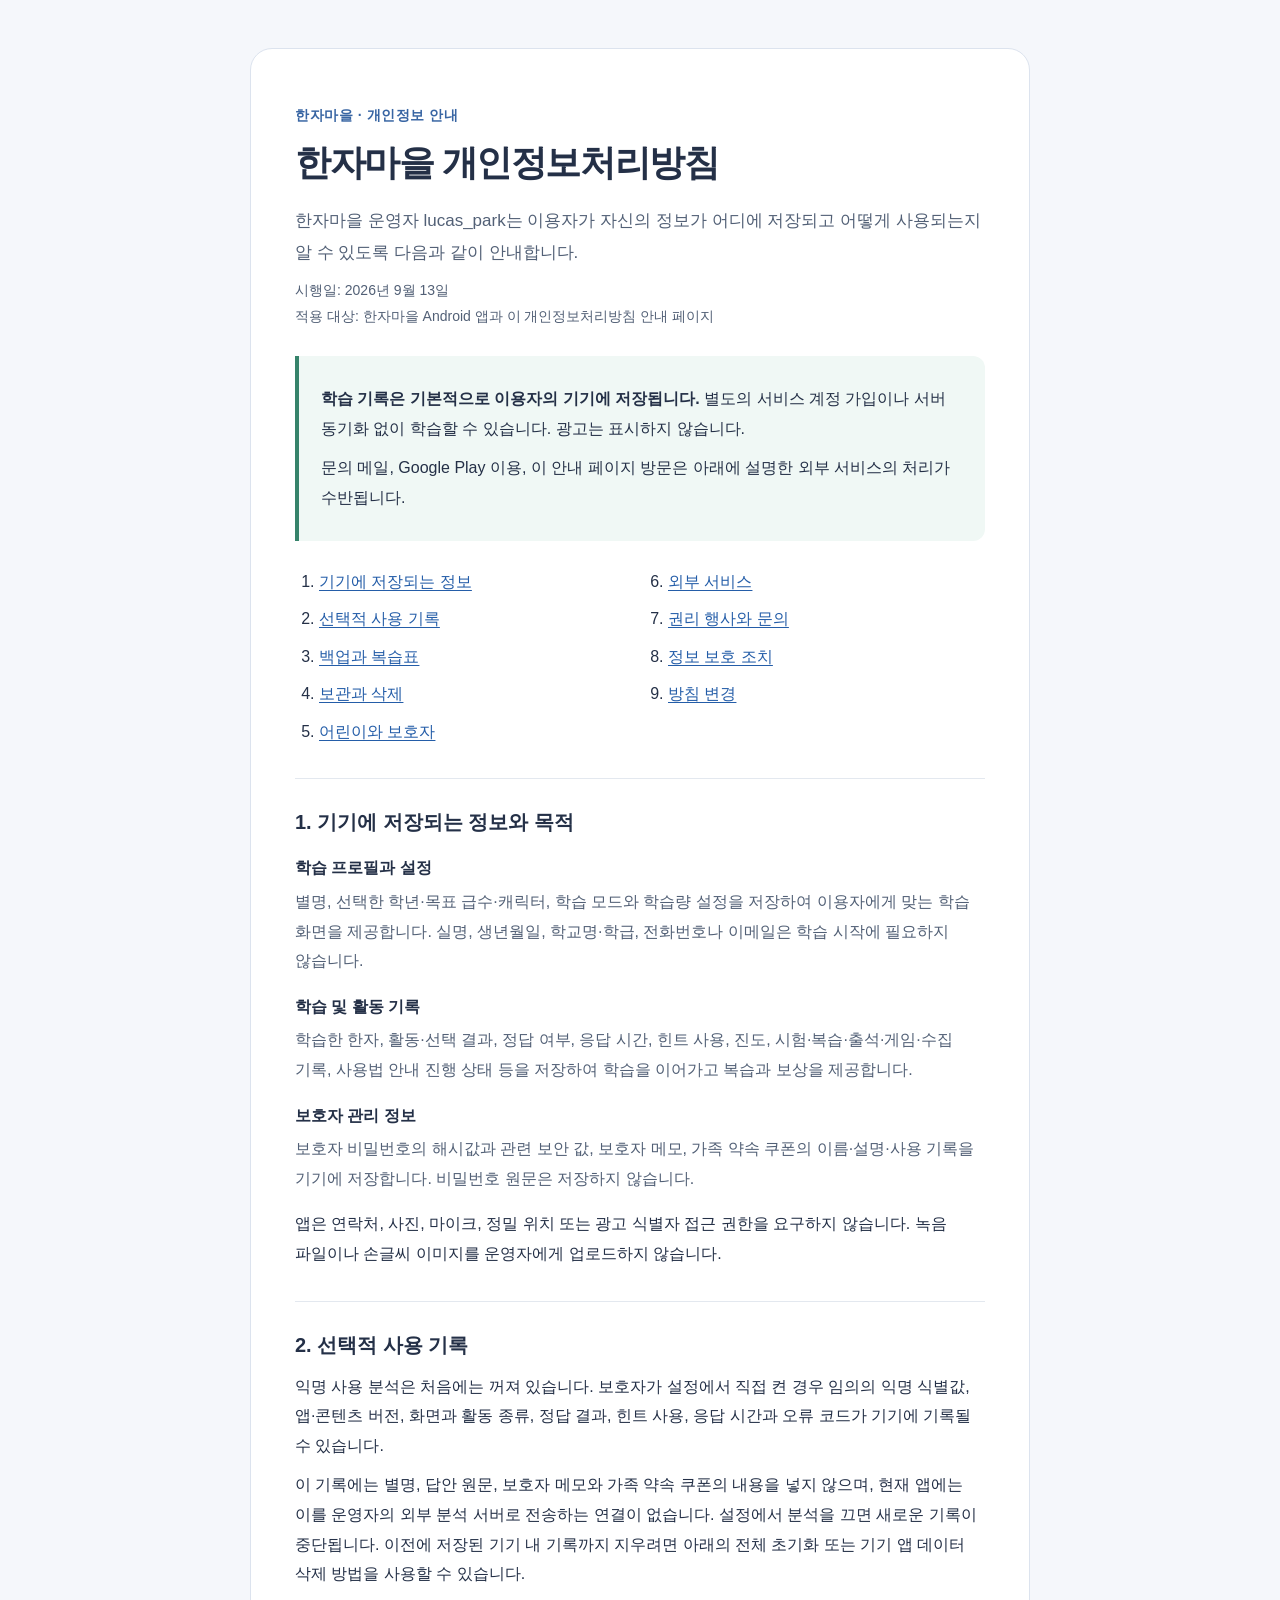
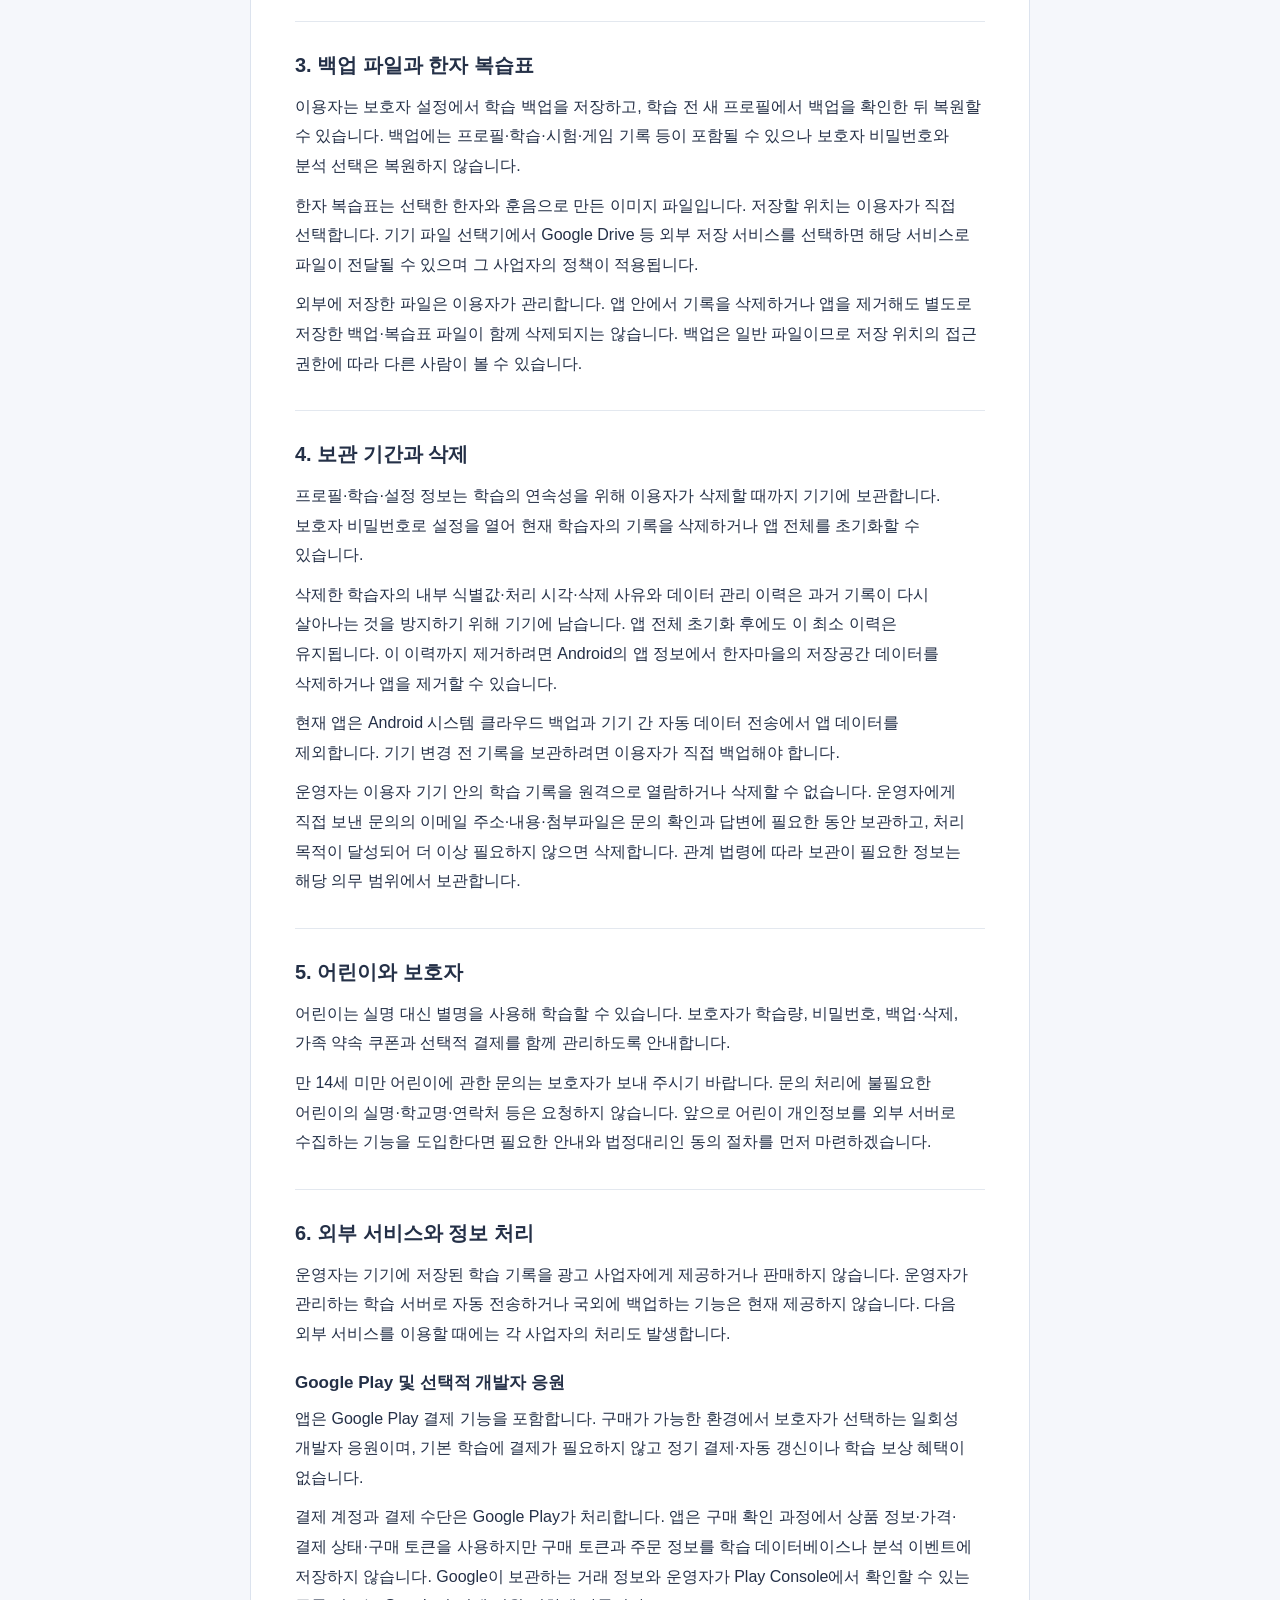
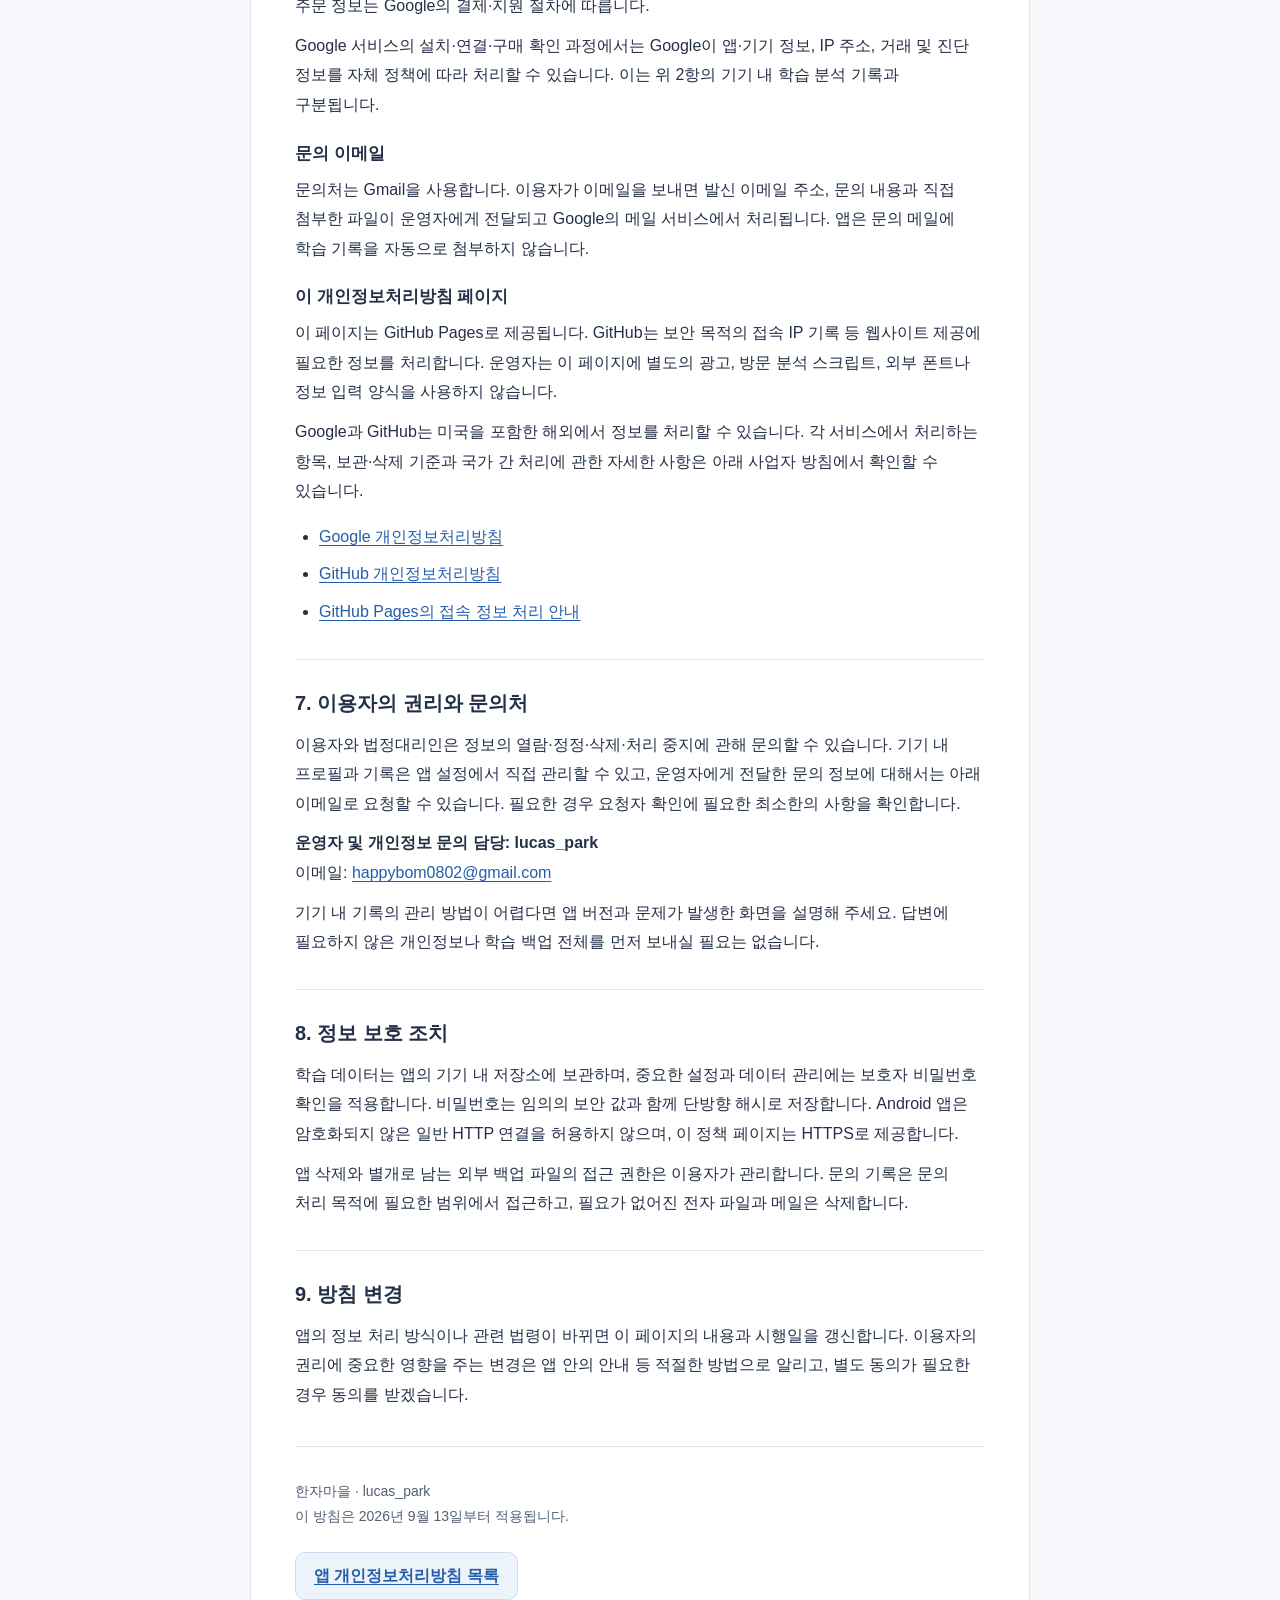
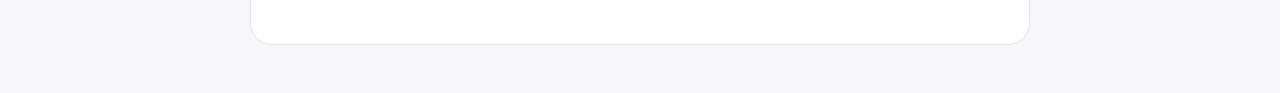
==== study-han/index.html @ 59a91d64 "docs: publish Hanja Village privacy policy" ====
<!doctype html>
<html lang="ko">
  <head>
    <meta charset="utf-8" />
    <meta name="viewport" content="width=device-width, initial-scale=1" />
    <meta name="referrer" content="no-referrer" />
    <meta
      http-equiv="Content-Security-Policy"
      content="default-src 'none'; style-src 'self'; base-uri 'none'; form-action 'none'"
    />
    <meta
      name="description"
      content="한자마을 Android 앱의 개인정보처리방침. 기기 내 학습 기록, 백업과 삭제, 문의 및 외부 서비스 처리 안내."
    />
    <link
      rel="canonical"
      href="https://hoya0802.github.io/app-policies/study-han/"
    />
    <link rel="stylesheet" href="../site.css" />
    <title>한자마을 개인정보처리방침</title>
  </head>
  <body>
    <a class="skip" href="#policy">본문으로 건너뛰기</a>
    <main class="document" id="policy">
      <p class="eyebrow">한자마을 · 개인정보 안내</p>
      <h1>한자마을 개인정보처리방침</h1>
      <p class="lead">
        한자마을 운영자 lucas_park는 이용자가 자신의 정보가 어디에 저장되고
        어떻게 사용되는지 알 수 있도록 다음과 같이 안내합니다.
      </p>
      <p class="meta">
        시행일: <time datetime="2026-09-13">2026년 9월 13일</time><br />적용
        대상: 한자마을 Android 앱과 이 개인정보처리방침 안내 페이지
      </p>

      <div class="summary">
        <p>
          <strong>학습 기록은 기본적으로 이용자의 기기에 저장됩니다.</strong>
          별도의 서비스 계정 가입이나 서버 동기화 없이 학습할 수 있습니다.
          광고는 표시하지 않습니다.
        </p>
        <p>
          문의 메일, Google Play 이용, 이 안내 페이지 방문은 아래에 설명한 외부
          서비스의 처리가 수반됩니다.
        </p>
      </div>

      <nav aria-label="개인정보처리방침 목차">
        <ol>
          <li><a href="#local-data">기기에 저장되는 정보</a></li>
          <li><a href="#analytics">선택적 사용 기록</a></li>
          <li><a href="#backup">백업과 복습표</a></li>
          <li><a href="#retention">보관과 삭제</a></li>
          <li><a href="#children">어린이와 보호자</a></li>
          <li><a href="#external">외부 서비스</a></li>
          <li><a href="#requests">권리 행사와 문의</a></li>
          <li><a href="#security">정보 보호 조치</a></li>
          <li><a href="#changes">방침 변경</a></li>
        </ol>
      </nav>

      <section id="local-data">
        <h2>1. 기기에 저장되는 정보와 목적</h2>
        <dl>
          <dt>학습 프로필과 설정</dt>
          <dd>
            별명, 선택한 학년·목표 급수·캐릭터, 학습 모드와 학습량 설정을
            저장하여 이용자에게 맞는 학습 화면을 제공합니다. 실명, 생년월일,
            학교명·학급, 전화번호나 이메일은 학습 시작에 필요하지 않습니다.
          </dd>
          <dt>학습 및 활동 기록</dt>
          <dd>
            학습한 한자, 활동·선택 결과, 정답 여부, 응답 시간, 힌트 사용, 진도,
            시험·복습·출석·게임·수집 기록, 사용법 안내 진행 상태 등을 저장하여
            학습을 이어가고 복습과 보상을 제공합니다.
          </dd>
          <dt>보호자 관리 정보</dt>
          <dd>
            보호자 비밀번호의 해시값과 관련 보안 값, 보호자 메모, 가족 약속
            쿠폰의 이름·설명·사용 기록을 기기에 저장합니다. 비밀번호 원문은
            저장하지 않습니다.
          </dd>
        </dl>
        <p>
          앱은 연락처, 사진, 마이크, 정밀 위치 또는 광고 식별자 접근 권한을
          요구하지 않습니다. 녹음 파일이나 손글씨 이미지를 운영자에게 업로드하지
          않습니다.
        </p>
      </section>

      <section id="analytics">
        <h2>2. 선택적 사용 기록</h2>
        <p>
          익명 사용 분석은 처음에는 꺼져 있습니다. 보호자가 설정에서 직접 켠
          경우 임의의 익명 식별값, 앱·콘텐츠 버전, 화면과 활동 종류, 정답 결과,
          힌트 사용, 응답 시간과 오류 코드가 기기에 기록될 수 있습니다.
        </p>
        <p>
          이 기록에는 별명, 답안 원문, 보호자 메모와 가족 약속 쿠폰의 내용을
          넣지 않으며, 현재 앱에는 이를 운영자의 외부 분석 서버로 전송하는
          연결이 없습니다. 설정에서 분석을 끄면 새로운 기록이 중단됩니다. 이전에
          저장된 기기 내 기록까지 지우려면 아래의 전체 초기화 또는 기기 앱
          데이터 삭제 방법을 사용할 수 있습니다.
        </p>
      </section>

      <section id="backup">
        <h2>3. 백업 파일과 한자 복습표</h2>
        <p>
          이용자는 보호자 설정에서 학습 백업을 저장하고, 학습 전 새 프로필에서
          백업을 확인한 뒤 복원할 수 있습니다. 백업에는 프로필·학습·시험·게임
          기록 등이 포함될 수 있으나 보호자 비밀번호와 분석 선택은 복원하지
          않습니다.
        </p>
        <p>
          한자 복습표는 선택한 한자와 훈음으로 만든 이미지 파일입니다. 저장할
          위치는 이용자가 직접 선택합니다. 기기 파일 선택기에서 Google Drive 등
          외부 저장 서비스를 선택하면 해당 서비스로 파일이 전달될 수 있으며 그
          사업자의 정책이 적용됩니다.
        </p>
        <p>
          외부에 저장한 파일은 이용자가 관리합니다. 앱 안에서 기록을 삭제하거나
          앱을 제거해도 별도로 저장한 백업·복습표 파일이 함께 삭제되지는
          않습니다. 백업은 일반 파일이므로 저장 위치의 접근 권한에 따라 다른
          사람이 볼 수 있습니다.
        </p>
      </section>

      <section id="retention">
        <h2>4. 보관 기간과 삭제</h2>
        <p>
          프로필·학습·설정 정보는 학습의 연속성을 위해 이용자가 삭제할 때까지
          기기에 보관합니다. 보호자 비밀번호로 설정을 열어 현재 학습자의 기록을
          삭제하거나 앱 전체를 초기화할 수 있습니다.
        </p>
        <p>
          삭제한 학습자의 내부 식별값·처리 시각·삭제 사유와 데이터 관리 이력은
          과거 기록이 다시 살아나는 것을 방지하기 위해 기기에 남습니다. 앱 전체
          초기화 후에도 이 최소 이력은 유지됩니다. 이 이력까지 제거하려면
          Android의 앱 정보에서 한자마을의 저장공간 데이터를 삭제하거나 앱을
          제거할 수 있습니다.
        </p>
        <p>
          현재 앱은 Android 시스템 클라우드 백업과 기기 간 자동 데이터 전송에서
          앱 데이터를 제외합니다. 기기 변경 전 기록을 보관하려면 이용자가 직접
          백업해야 합니다.
        </p>
        <p>
          운영자는 이용자 기기 안의 학습 기록을 원격으로 열람하거나 삭제할 수
          없습니다. 운영자에게 직접 보낸 문의의 이메일 주소·내용·첨부파일은 문의
          확인과 답변에 필요한 동안 보관하고, 처리 목적이 달성되어 더 이상
          필요하지 않으면 삭제합니다. 관계 법령에 따라 보관이 필요한 정보는 해당
          의무 범위에서 보관합니다.
        </p>
      </section>

      <section id="children">
        <h2>5. 어린이와 보호자</h2>
        <p>
          어린이는 실명 대신 별명을 사용해 학습할 수 있습니다. 보호자가 학습량,
          비밀번호, 백업·삭제, 가족 약속 쿠폰과 선택적 결제를 함께 관리하도록
          안내합니다.
        </p>
        <p>
          만 14세 미만 어린이에 관한 문의는 보호자가 보내 주시기 바랍니다. 문의
          처리에 불필요한 어린이의 실명·학교명·연락처 등은 요청하지 않습니다.
          앞으로 어린이 개인정보를 외부 서버로 수집하는 기능을 도입한다면 필요한
          안내와 법정대리인 동의 절차를 먼저 마련하겠습니다.
        </p>
      </section>

      <section id="external">
        <h2>6. 외부 서비스와 정보 처리</h2>
        <p>
          운영자는 기기에 저장된 학습 기록을 광고 사업자에게 제공하거나 판매하지
          않습니다. 운영자가 관리하는 학습 서버로 자동 전송하거나 국외에
          백업하는 기능은 현재 제공하지 않습니다. 다음 외부 서비스를 이용할
          때에는 각 사업자의 처리도 발생합니다.
        </p>
        <h3>Google Play 및 선택적 개발자 응원</h3>
        <p>
          앱은 Google Play 결제 기능을 포함합니다. 구매가 가능한 환경에서
          보호자가 선택하는 일회성 개발자 응원이며, 기본 학습에 결제가 필요하지
          않고 정기 결제·자동 갱신이나 학습 보상 혜택이 없습니다.
        </p>
        <p>
          결제 계정과 결제 수단은 Google Play가 처리합니다. 앱은 구매 확인
          과정에서 상품 정보·가격·결제 상태·구매 토큰을 사용하지만 구매 토큰과
          주문 정보를 학습 데이터베이스나 분석 이벤트에 저장하지 않습니다.
          Google이 보관하는 거래 정보와 운영자가 Play Console에서 확인할 수 있는
          주문 정보는 Google의 결제·지원 절차에 따릅니다.
        </p>
        <p>
          Google 서비스의 설치·연결·구매 확인 과정에서는 Google이 앱·기기 정보,
          IP 주소, 거래 및 진단 정보를 자체 정책에 따라 처리할 수 있습니다. 이는
          위 2항의 기기 내 학습 분석 기록과 구분됩니다.
        </p>
        <h3>문의 이메일</h3>
        <p>
          문의처는 Gmail을 사용합니다. 이용자가 이메일을 보내면 발신 이메일
          주소, 문의 내용과 직접 첨부한 파일이 운영자에게 전달되고 Google의 메일
          서비스에서 처리됩니다. 앱은 문의 메일에 학습 기록을 자동으로 첨부하지
          않습니다.
        </p>
        <h3>이 개인정보처리방침 페이지</h3>
        <p>
          이 페이지는 GitHub Pages로 제공됩니다. GitHub는 보안 목적의 접속 IP
          기록 등 웹사이트 제공에 필요한 정보를 처리합니다. 운영자는 이 페이지에
          별도의 광고, 방문 분석 스크립트, 외부 폰트나 정보 입력 양식을 사용하지
          않습니다.
        </p>
        <p>
          Google과 GitHub는 미국을 포함한 해외에서 정보를 처리할 수 있습니다. 각
          서비스에서 처리하는 항목, 보관·삭제 기준과 국가 간 처리에 관한 자세한
          사항은 아래 사업자 방침에서 확인할 수 있습니다.
        </p>
        <ul>
          <li>
            <a href="https://policies.google.com/privacy?hl=ko" rel="noreferrer"
              >Google 개인정보처리방침</a
            >
          </li>
          <li>
            <a
              href="https://docs.github.com/en/site-policy/privacy-policies/github-general-privacy-statement"
              rel="noreferrer"
              >GitHub 개인정보처리방침</a
            >
          </li>
          <li>
            <a
              href="https://docs.github.com/en/pages/getting-started-with-github-pages/what-is-github-pages#data-collection"
              rel="noreferrer"
              >GitHub Pages의 접속 정보 처리 안내</a
            >
          </li>
        </ul>
      </section>

      <section id="requests">
        <h2>7. 이용자의 권리와 문의처</h2>
        <p>
          이용자와 법정대리인은 정보의 열람·정정·삭제·처리 중지에 관해 문의할 수
          있습니다. 기기 내 프로필과 기록은 앱 설정에서 직접 관리할 수 있고,
          운영자에게 전달한 문의 정보에 대해서는 아래 이메일로 요청할 수
          있습니다. 필요한 경우 요청자 확인에 필요한 최소한의 사항을 확인합니다.
        </p>
        <p>
          <strong>운영자 및 개인정보 문의 담당: lucas_park</strong><br />이메일:
          <a href="mailto:happybom0802@gmail.com">happybom0802@gmail.com</a>
        </p>
        <p>
          기기 내 기록의 관리 방법이 어렵다면 앱 버전과 문제가 발생한 화면을
          설명해 주세요. 답변에 필요하지 않은 개인정보나 학습 백업 전체를 먼저
          보내실 필요는 없습니다.
        </p>
      </section>

      <section id="security">
        <h2>8. 정보 보호 조치</h2>
        <p>
          학습 데이터는 앱의 기기 내 저장소에 보관하며, 중요한 설정과 데이터
          관리에는 보호자 비밀번호 확인을 적용합니다. 비밀번호는 임의의 보안
          값과 함께 단방향 해시로 저장합니다. Android 앱은 암호화되지 않은 일반
          HTTP 연결을 허용하지 않으며, 이 정책 페이지는 HTTPS로 제공합니다.
        </p>
        <p>
          앱 삭제와 별개로 남는 외부 백업 파일의 접근 권한은 이용자가
          관리합니다. 문의 기록은 문의 처리 목적에 필요한 범위에서 접근하고,
          필요가 없어진 전자 파일과 메일은 삭제합니다.
        </p>
      </section>

      <section id="changes">
        <h2>9. 방침 변경</h2>
        <p>
          앱의 정보 처리 방식이나 관련 법령이 바뀌면 이 페이지의 내용과 시행일을
          갱신합니다. 이용자의 권리에 중요한 영향을 주는 변경은 앱 안의 안내 등
          적절한 방법으로 알리고, 별도 동의가 필요한 경우 동의를 받겠습니다.
        </p>
      </section>

      <footer>
        <p>
          한자마을 · lucas_park<br />이 방침은 2026년 9월 13일부터 적용됩니다.
        </p>
        <a class="button" href="../">앱 개인정보처리방침 목록</a>
      </footer>
    </main>
  </body>
</html>
---- site.css ----
:root {
  color-scheme: light;
  font-family:
    -apple-system, BlinkMacSystemFont, "Apple SD Gothic Neo", "Noto Sans KR",
    "Malgun Gothic", sans-serif;
  color: #243047;
  background: #f5f7fb;
}
* {
  box-sizing: border-box;
}
body {
  margin: 0;
}
.document {
  width: min(100% - 40px, 780px);
  margin: 48px auto;
  padding: 44px;
  background: #fff;
  border: 1px solid #dce3ee;
  border-radius: 22px;
}
.eyebrow {
  color: #3865a3;
  font-size: 14px;
  font-weight: 700;
  letter-spacing: 0.04em;
}
h1 {
  margin: 10px 0 18px;
  font-size: clamp(26px, 5vw, 36px);
  line-height: 1.35;
  letter-spacing: -0.04em;
}
h2 {
  margin: 0 0 12px;
  font-size: 20px;
  line-height: 1.5;
}
h3 {
  margin: 22px 0 8px;
  font-size: 17px;
}
p,
li,
dt,
dd {
  font-size: 16px;
  line-height: 1.85;
  word-break: keep-all;
  overflow-wrap: anywhere;
}
p {
  margin: 10px 0;
}
a {
  color: #245da8;
  text-underline-offset: 3px;
  overflow-wrap: anywhere;
}
a:focus-visible {
  outline: 3px solid #245da8;
  outline-offset: 5px;
  border-radius: 3px;
}
.lead {
  color: #526076;
  font-size: 17px;
}
.meta {
  color: #526076;
  font-size: 14px;
}
.summary {
  padding: 18px 22px;
  margin: 26px 0;
  background: #f0f8f5;
  border-left: 4px solid #36836b;
  border-radius: 0 12px 12px 0;
}
section {
  margin-top: 32px;
  padding-top: 28px;
  border-top: 1px solid #e3e8ef;
  scroll-margin-top: 20px;
}
ul,
ol {
  padding-left: 24px;
}
li + li {
  margin-top: 8px;
}
dt {
  font-weight: 700;
  margin-top: 16px;
}
dd {
  margin: 4px 0 14px;
  color: #526076;
}
nav {
  margin: 20px 0;
}
nav ol {
  columns: 2;
  column-gap: 32px;
}
nav li {
  break-inside: avoid;
}
.button {
  display: inline-flex;
  align-items: center;
  min-height: 48px;
  padding: 8px 18px;
  margin-top: 12px;
  background: #edf3fb;
  border: 1px solid #cbdcf2;
  border-radius: 10px;
  font-weight: 700;
}
footer {
  margin-top: 36px;
  padding-top: 22px;
  border-top: 1px solid #dce3ee;
  color: #526076;
}
footer p {
  font-size: 14px;
}
.skip {
  position: absolute;
  left: 16px;
  top: -100px;
  background: #fff;
  padding: 12px;
  z-index: 2;
}
.skip:focus {
  top: 12px;
}
@media (max-width: 560px) {
  .document {
    width: min(100% - 24px, 780px);
    margin: 20px auto;
    padding: 26px 20px;
    border-radius: 16px;
  }
  nav ol {
    columns: 1;
  }
  .summary {
    padding: 14px 16px;
  }
  h2 {
    font-size: 19px;
  }
}
@media print {
  :root {
    background: white;
  }
  .document {
    width: 100%;
    max-width: none;
    border: 0;
    padding: 0;
    margin: 0;
  }
  nav,
  .skip,
  .button {
    display: none;
  }
  section {
    break-inside: auto;
  }
  h2,
  h3 {
    break-after: avoid;
  }
}
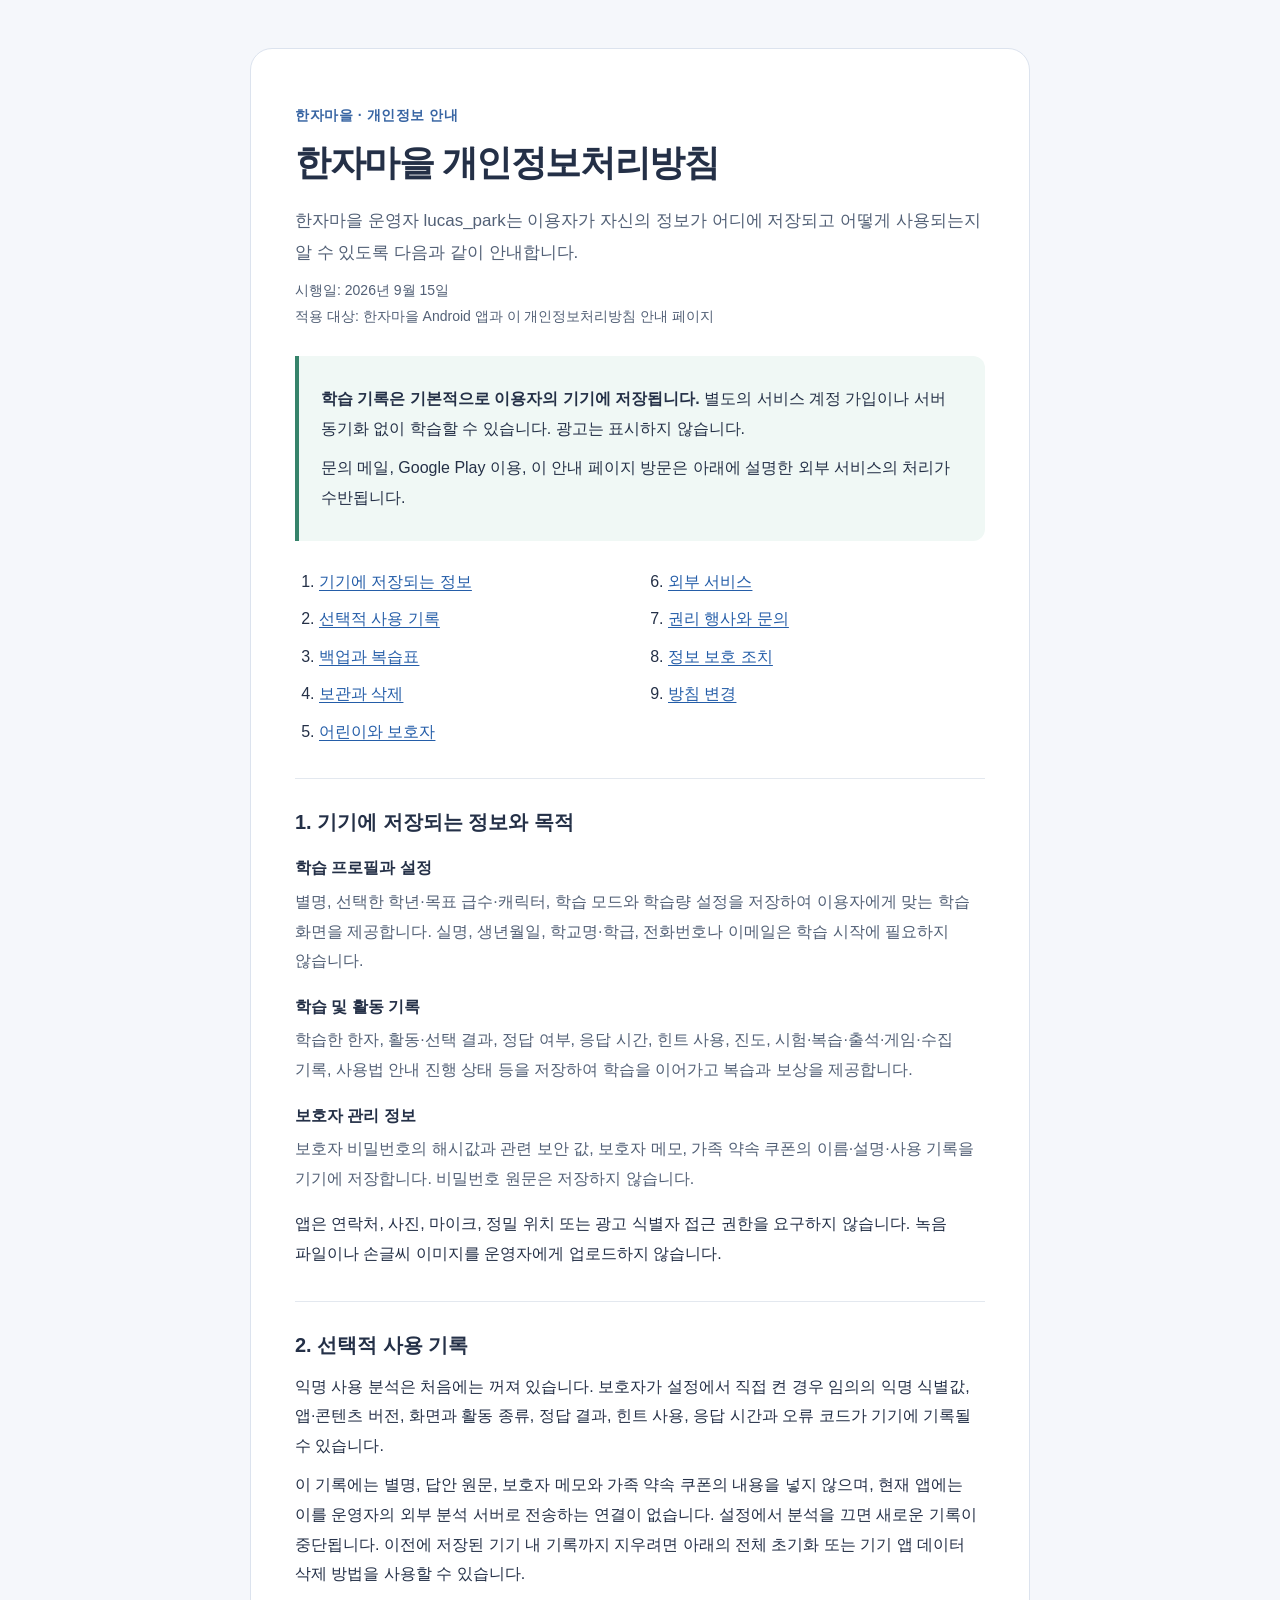
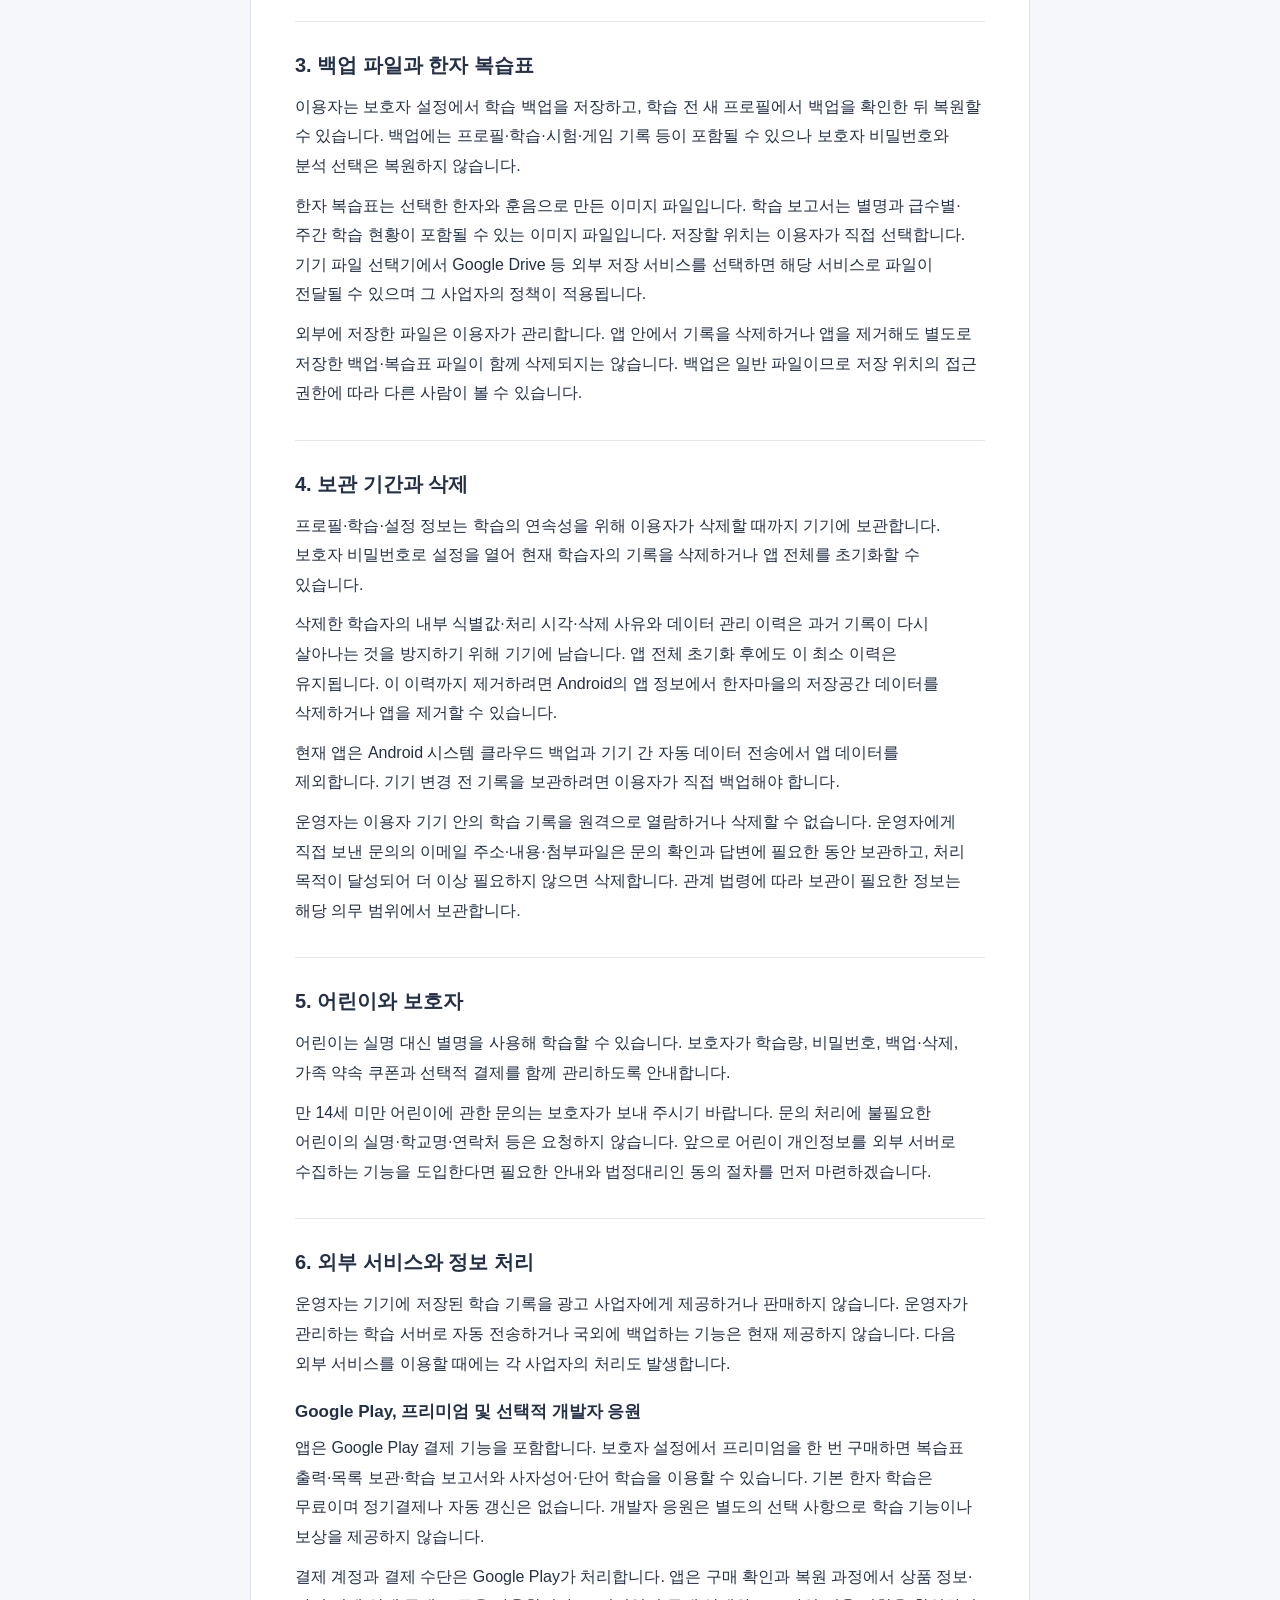
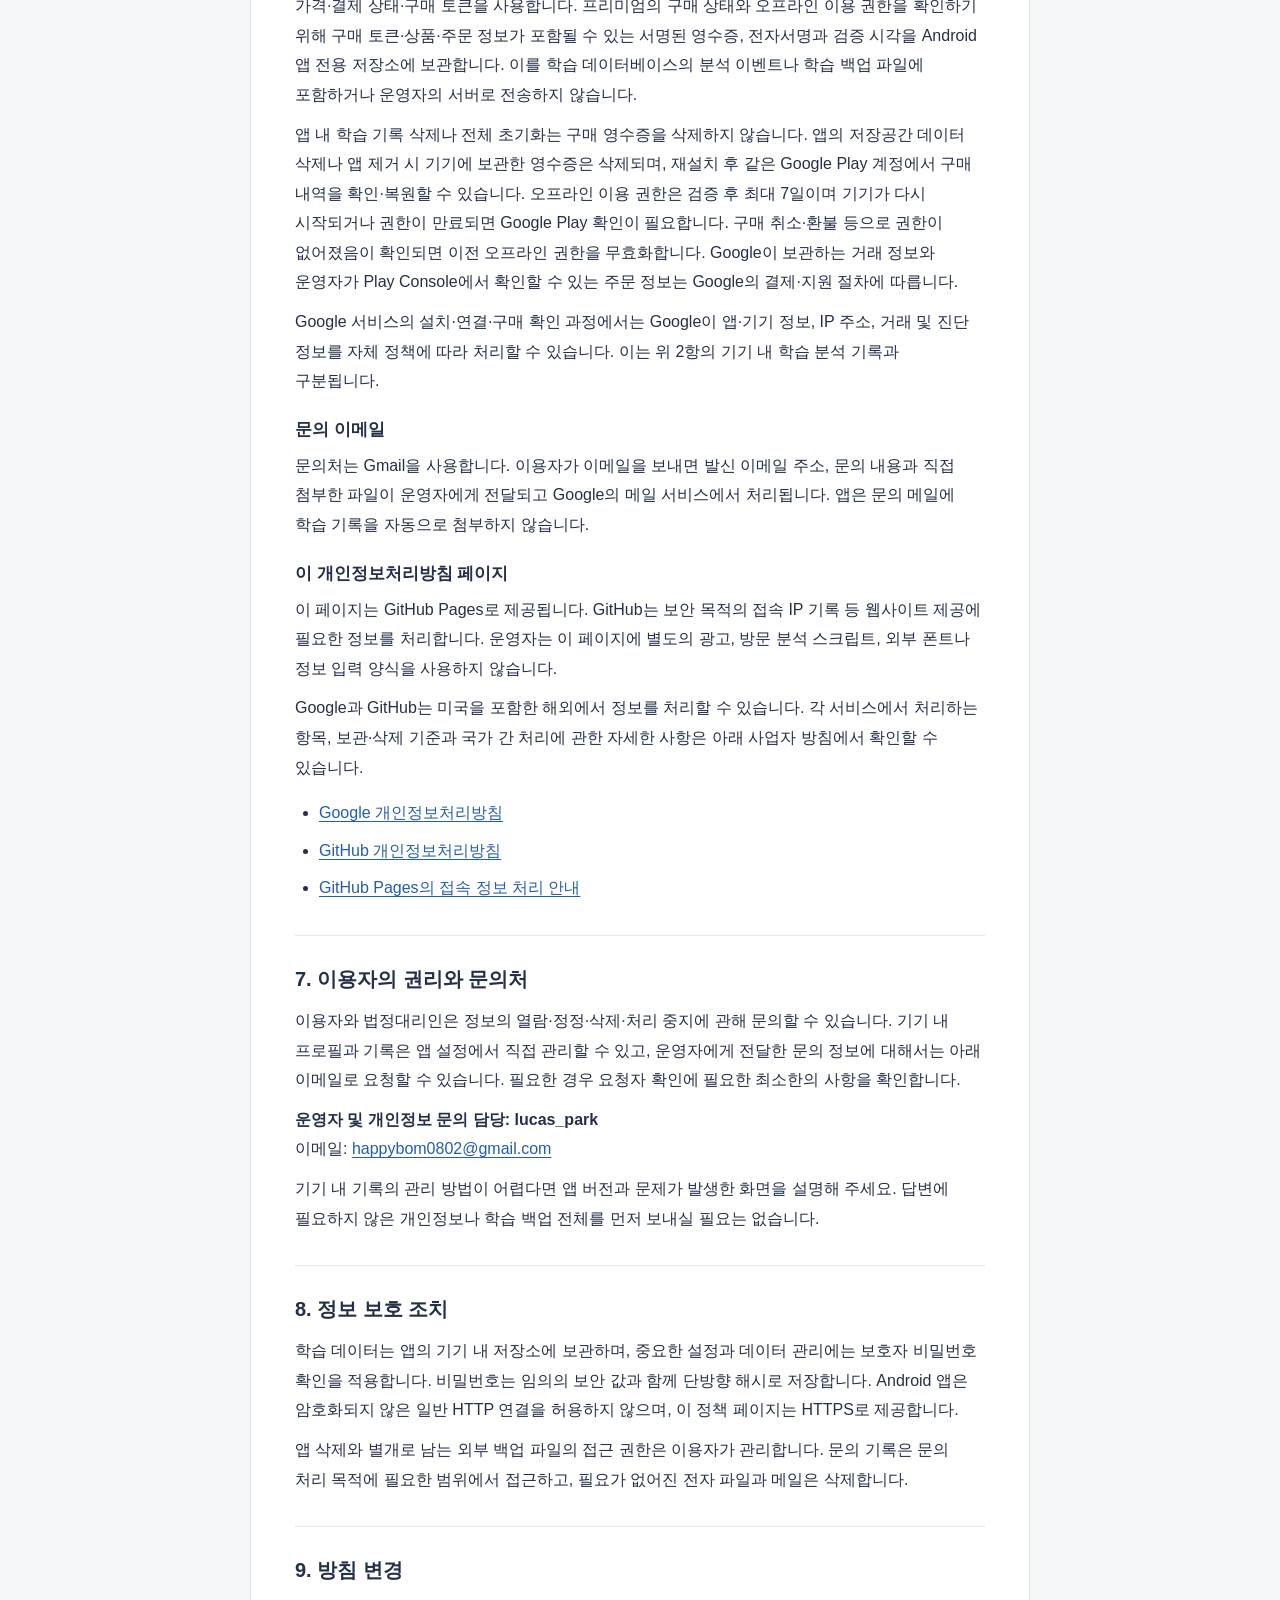
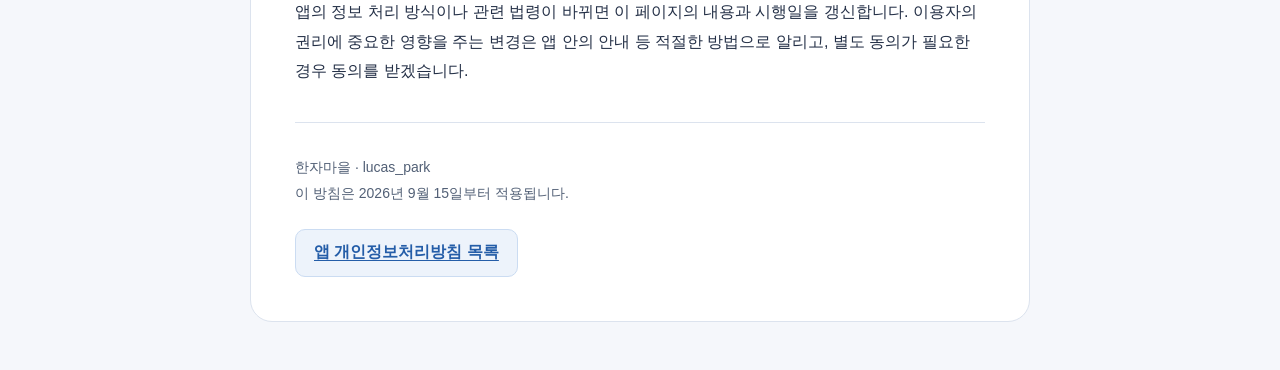
==== commit d0a597dc: "docs: describe premium purchase receipts and report exports" ====
--- a/study-han/index.html
+++ b/study-han/index.html
@@ -29,7 +29,7 @@
         어떻게 사용되는지 알 수 있도록 다음과 같이 안내합니다.
       </p>
       <p class="meta">
-        시행일: <time datetime="2026-09-13">2026년 9월 13일</time><br />적용
+        시행일: <time datetime="2026-09-15">2026년 9월 15일</time><br />적용
         대상: 한자마을 Android 앱과 이 개인정보처리방침 안내 페이지
       </p>
 
@@ -113,10 +113,11 @@
           않습니다.
         </p>
         <p>
-          한자 복습표는 선택한 한자와 훈음으로 만든 이미지 파일입니다. 저장할
-          위치는 이용자가 직접 선택합니다. 기기 파일 선택기에서 Google Drive 등
-          외부 저장 서비스를 선택하면 해당 서비스로 파일이 전달될 수 있으며 그
-          사업자의 정책이 적용됩니다.
+          한자 복습표는 선택한 한자와 훈음으로 만든 이미지 파일입니다. 학습
+          보고서는 별명과 급수별·주간 학습 현황이 포함될 수 있는 이미지
+          파일입니다. 저장할 위치는 이용자가 직접 선택합니다. 기기 파일
+          선택기에서 Google Drive 등 외부 저장 서비스를 선택하면 해당 서비스로
+          파일이 전달될 수 있으며 그 사업자의 정책이 적용됩니다.
         </p>
         <p>
           외부에 저장한 파일은 이용자가 관리합니다. 앱 안에서 기록을 삭제하거나
@@ -177,18 +178,32 @@
           백업하는 기능은 현재 제공하지 않습니다. 다음 외부 서비스를 이용할
           때에는 각 사업자의 처리도 발생합니다.
         </p>
-        <h3>Google Play 및 선택적 개발자 응원</h3>
-        <p>
-          앱은 Google Play 결제 기능을 포함합니다. 구매가 가능한 환경에서
-          보호자가 선택하는 일회성 개발자 응원이며, 기본 학습에 결제가 필요하지
-          않고 정기 결제·자동 갱신이나 학습 보상 혜택이 없습니다.
-        </p>
-        <p>
-          결제 계정과 결제 수단은 Google Play가 처리합니다. 앱은 구매 확인
-          과정에서 상품 정보·가격·결제 상태·구매 토큰을 사용하지만 구매 토큰과
-          주문 정보를 학습 데이터베이스나 분석 이벤트에 저장하지 않습니다.
-          Google이 보관하는 거래 정보와 운영자가 Play Console에서 확인할 수 있는
-          주문 정보는 Google의 결제·지원 절차에 따릅니다.
+        <h3>Google Play, 프리미엄 및 선택적 개발자 응원</h3>
+        <p>
+          앱은 Google Play 결제 기능을 포함합니다. 보호자 설정에서 프리미엄을 한
+          번 구매하면 복습표 출력·목록 보관·학습 보고서와 사자성어·단어 학습을
+          이용할 수 있습니다. 기본 한자 학습은 무료이며 정기결제나 자동 갱신은
+          없습니다. 개발자 응원은 별도의 선택 사항으로 학습 기능이나 보상을
+          제공하지 않습니다.
+        </p>
+        <p>
+          결제 계정과 결제 수단은 Google Play가 처리합니다. 앱은 구매 확인과
+          복원 과정에서 상품 정보·가격·결제 상태·구매 토큰을 사용합니다.
+          프리미엄의 구매 상태와 오프라인 이용 권한을 확인하기 위해 구매
+          토큰·상품·주문 정보가 포함될 수 있는 서명된 영수증, 전자서명과 검증
+          시각을 Android 앱 전용 저장소에 보관합니다. 이를 학습 데이터베이스의
+          분석 이벤트나 학습 백업 파일에 포함하거나 운영자의 서버로 전송하지
+          않습니다.
+        </p>
+        <p>
+          앱 내 학습 기록 삭제나 전체 초기화는 구매 영수증을 삭제하지 않습니다.
+          앱의 저장공간 데이터 삭제나 앱 제거 시 기기에 보관한 영수증은
+          삭제되며, 재설치 후 같은 Google Play 계정에서 구매 내역을 확인·복원할
+          수 있습니다. 오프라인 이용 권한은 검증 후 최대 7일이며 기기가 다시
+          시작되거나 권한이 만료되면 Google Play 확인이 필요합니다. 구매
+          취소·환불 등으로 권한이 없어졌음이 확인되면 이전 오프라인 권한을
+          무효화합니다. Google이 보관하는 거래 정보와 운영자가 Play Console에서
+          확인할 수 있는 주문 정보는 Google의 결제·지원 절차에 따릅니다.
         </p>
         <p>
           Google 서비스의 설치·연결·구매 확인 과정에서는 Google이 앱·기기 정보,
@@ -282,7 +297,7 @@
 
       <footer>
         <p>
-          한자마을 · lucas_park<br />이 방침은 2026년 9월 13일부터 적용됩니다.
+          한자마을 · lucas_park<br />이 방침은 2026년 9월 15일부터 적용됩니다.
         </p>
         <a class="button" href="../">앱 개인정보처리방침 목록</a>
       </footer>
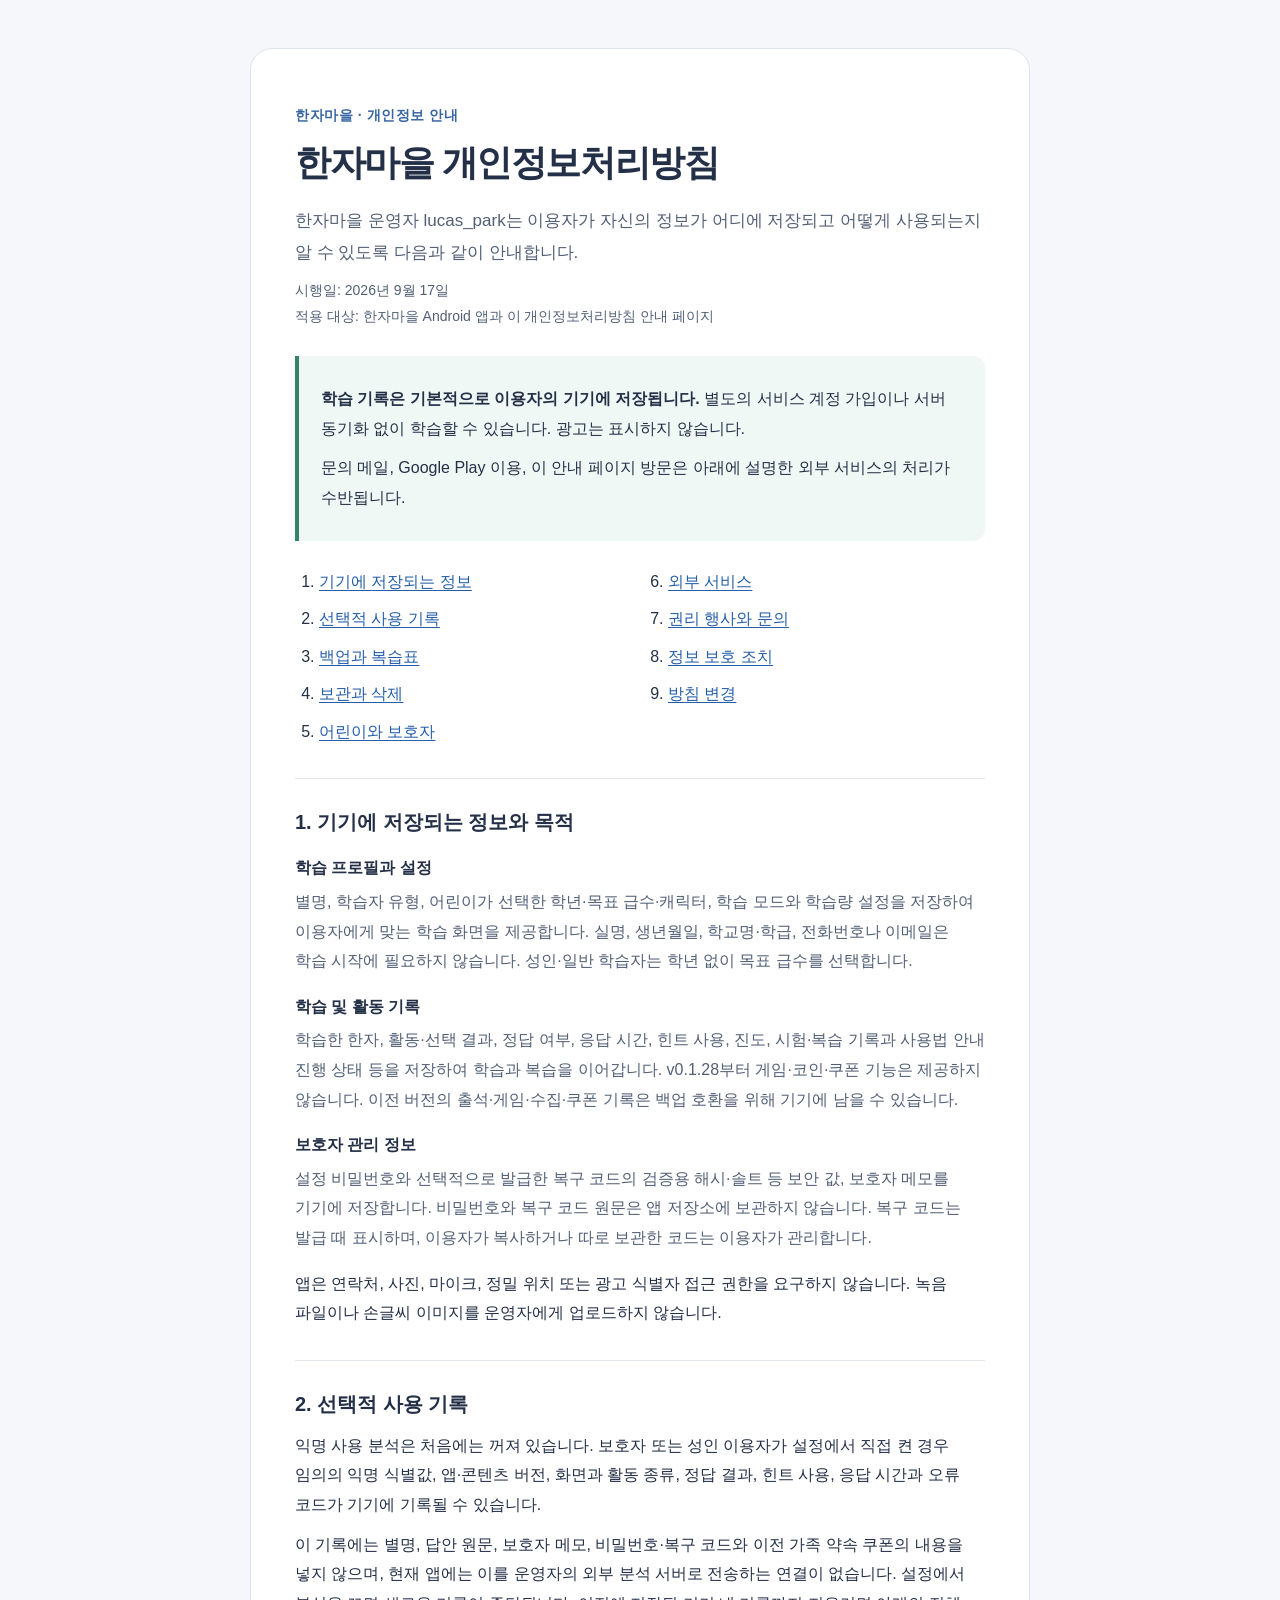
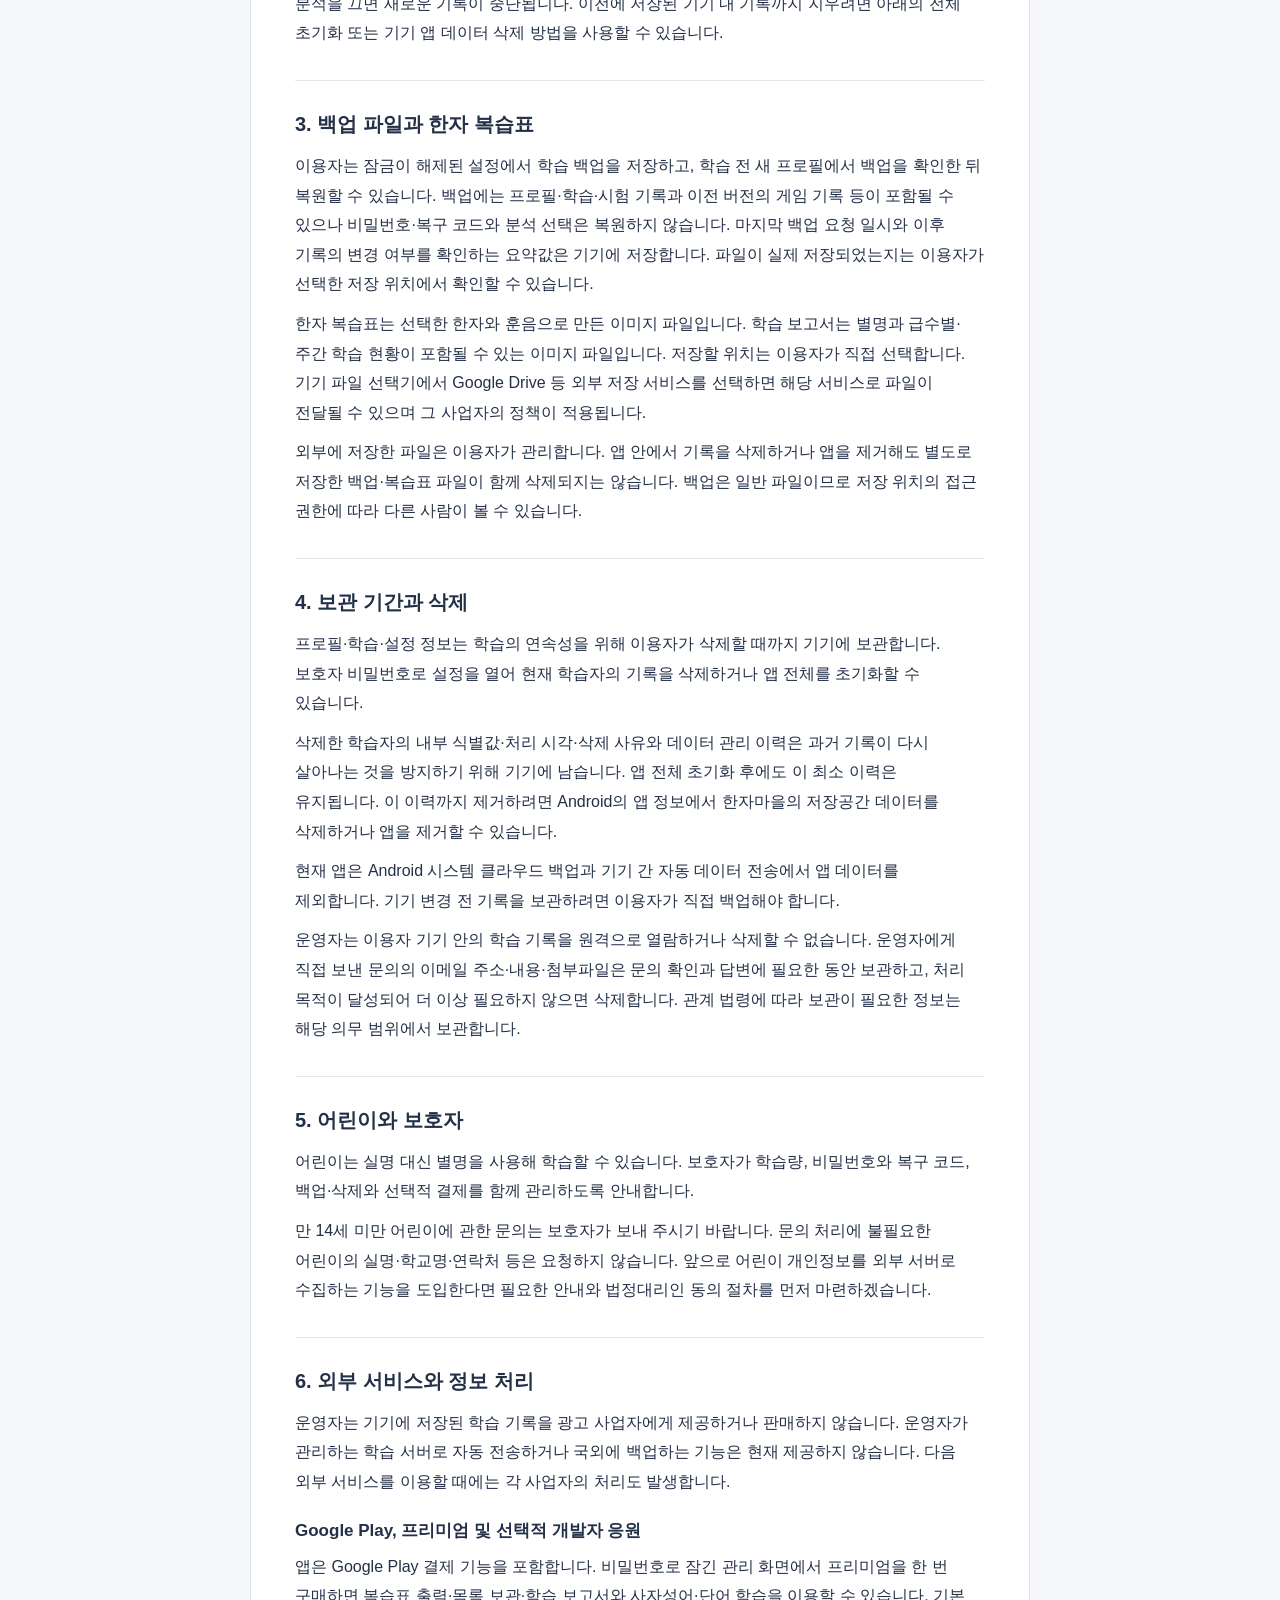
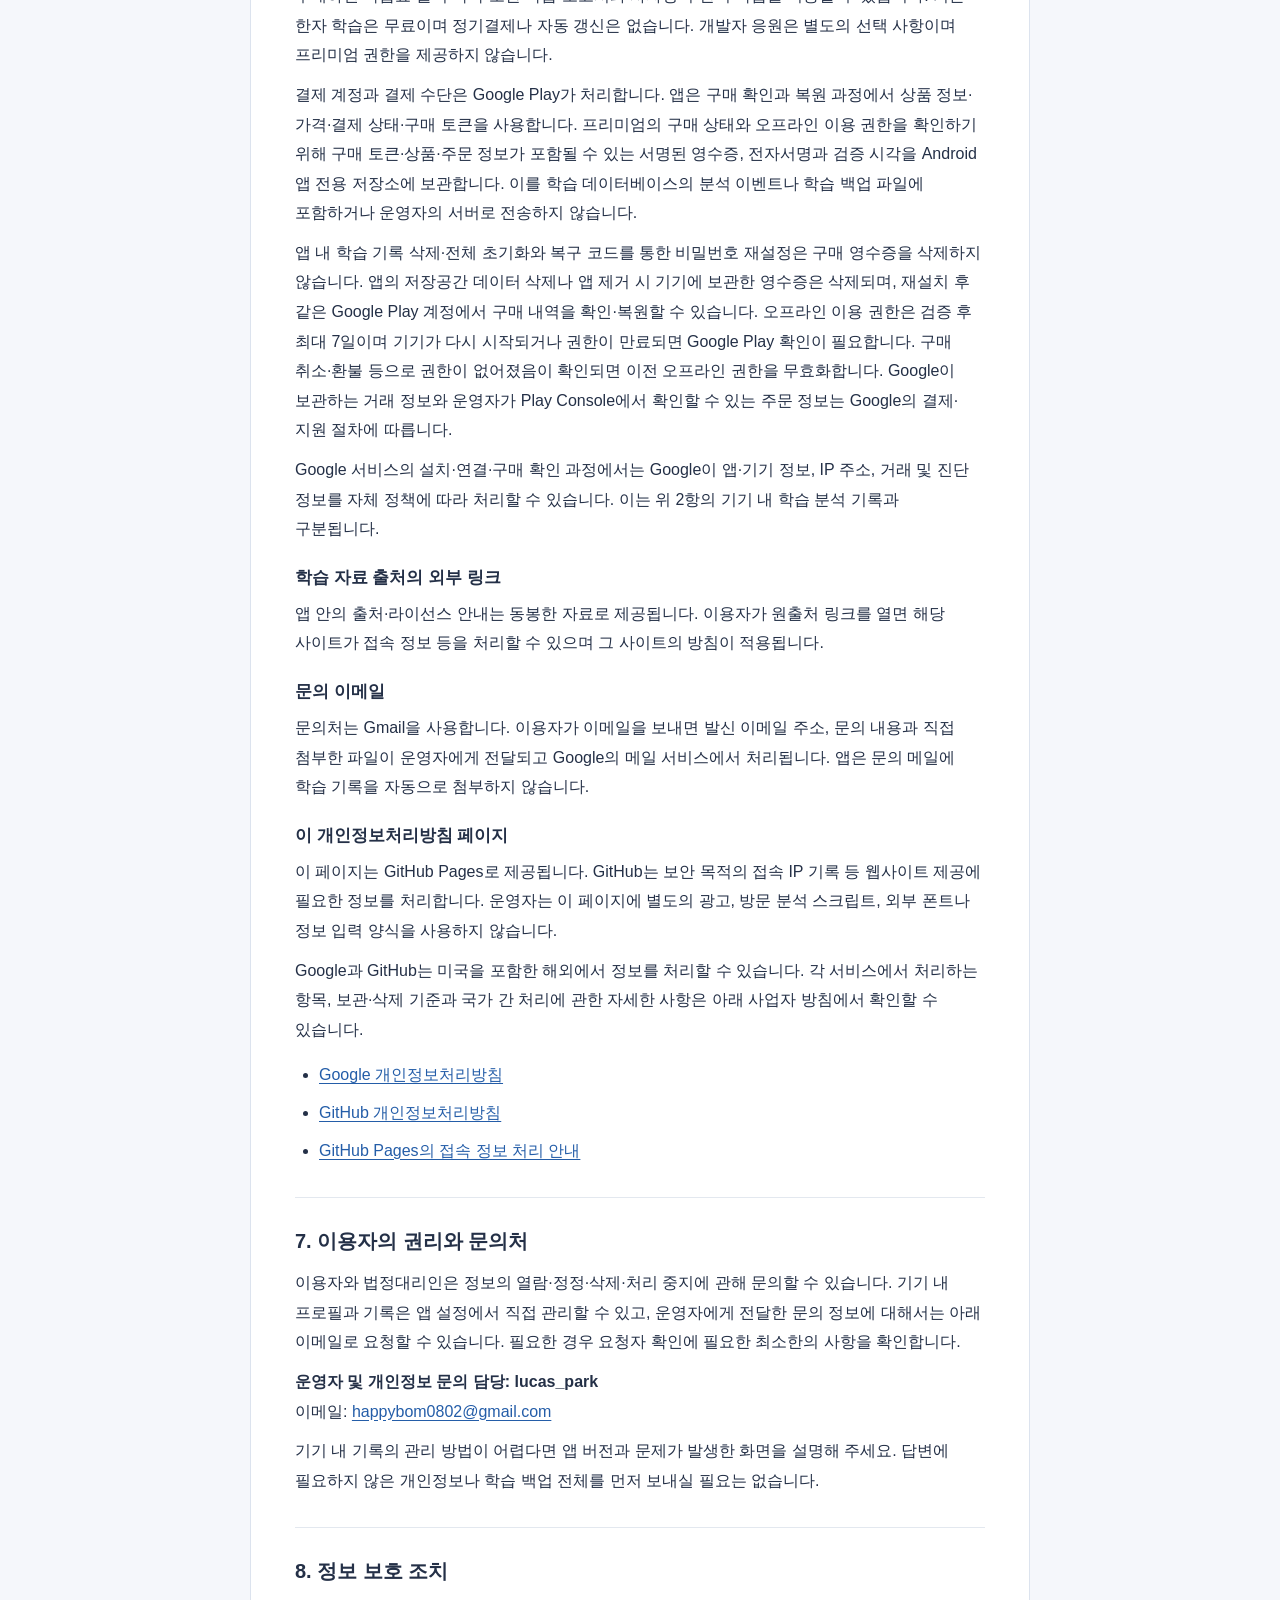
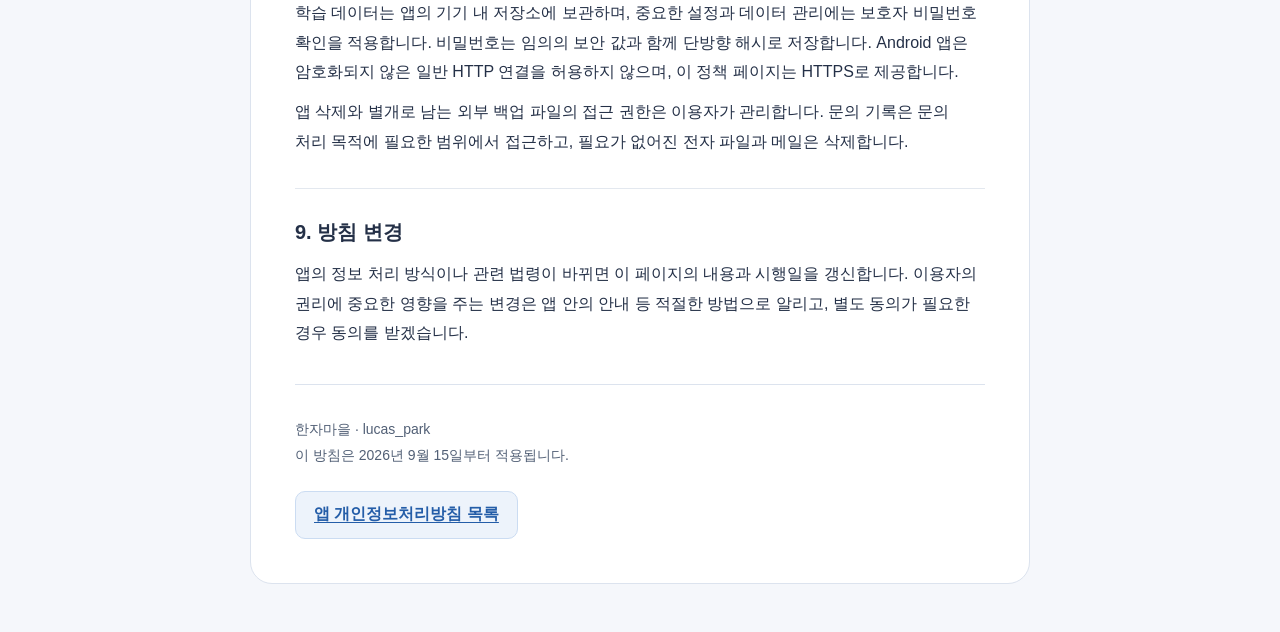
==== commit ae937e49: "docs: update Hanja privacy policy for recovery and adult learners" ====
--- a/study-han/index.html
+++ b/study-han/index.html
@@ -29,7 +29,7 @@
         어떻게 사용되는지 알 수 있도록 다음과 같이 안내합니다.
       </p>
       <p class="meta">
-        시행일: <time datetime="2026-09-15">2026년 9월 15일</time><br />적용
+        시행일: <time datetime="2026-09-17">2026년 9월 17일</time><br />적용
         대상: 한자마을 Android 앱과 이 개인정보처리방침 안내 페이지
       </p>
 
@@ -64,21 +64,26 @@
         <dl>
           <dt>학습 프로필과 설정</dt>
           <dd>
-            별명, 선택한 학년·목표 급수·캐릭터, 학습 모드와 학습량 설정을
-            저장하여 이용자에게 맞는 학습 화면을 제공합니다. 실명, 생년월일,
-            학교명·학급, 전화번호나 이메일은 학습 시작에 필요하지 않습니다.
+            별명, 학습자 유형, 어린이가 선택한 학년·목표 급수·캐릭터, 학습
+            모드와 학습량 설정을 저장하여 이용자에게 맞는 학습 화면을
+            제공합니다. 실명, 생년월일, 학교명·학급, 전화번호나 이메일은 학습
+            시작에 필요하지 않습니다. 성인·일반 학습자는 학년 없이 목표 급수를
+            선택합니다.
           </dd>
           <dt>학습 및 활동 기록</dt>
           <dd>
             학습한 한자, 활동·선택 결과, 정답 여부, 응답 시간, 힌트 사용, 진도,
-            시험·복습·출석·게임·수집 기록, 사용법 안내 진행 상태 등을 저장하여
-            학습을 이어가고 복습과 보상을 제공합니다.
+            시험·복습 기록과 사용법 안내 진행 상태 등을 저장하여 학습과 복습을
+            이어갑니다. v0.1.28부터 게임·코인·쿠폰 기능은 제공하지 않습니다.
+            이전 버전의 출석·게임·수집·쿠폰 기록은 백업 호환을 위해 기기에 남을
+            수 있습니다.
           </dd>
           <dt>보호자 관리 정보</dt>
           <dd>
-            보호자 비밀번호의 해시값과 관련 보안 값, 보호자 메모, 가족 약속
-            쿠폰의 이름·설명·사용 기록을 기기에 저장합니다. 비밀번호 원문은
-            저장하지 않습니다.
+            설정 비밀번호와 선택적으로 발급한 복구 코드의 검증용 해시·솔트 등
+            보안 값, 보호자 메모를 기기에 저장합니다. 비밀번호와 복구 코드
+            원문은 앱 저장소에 보관하지 않습니다. 복구 코드는 발급 때 표시하며,
+            이용자가 복사하거나 따로 보관한 코드는 이용자가 관리합니다.
           </dd>
         </dl>
         <p>
@@ -91,26 +96,30 @@
       <section id="analytics">
         <h2>2. 선택적 사용 기록</h2>
         <p>
-          익명 사용 분석은 처음에는 꺼져 있습니다. 보호자가 설정에서 직접 켠
-          경우 임의의 익명 식별값, 앱·콘텐츠 버전, 화면과 활동 종류, 정답 결과,
-          힌트 사용, 응답 시간과 오류 코드가 기기에 기록될 수 있습니다.
-        </p>
-        <p>
-          이 기록에는 별명, 답안 원문, 보호자 메모와 가족 약속 쿠폰의 내용을
-          넣지 않으며, 현재 앱에는 이를 운영자의 외부 분석 서버로 전송하는
-          연결이 없습니다. 설정에서 분석을 끄면 새로운 기록이 중단됩니다. 이전에
-          저장된 기기 내 기록까지 지우려면 아래의 전체 초기화 또는 기기 앱
-          데이터 삭제 방법을 사용할 수 있습니다.
+          익명 사용 분석은 처음에는 꺼져 있습니다. 보호자 또는 성인 이용자가
+          설정에서 직접 켠 경우 임의의 익명 식별값, 앱·콘텐츠 버전, 화면과 활동
+          종류, 정답 결과, 힌트 사용, 응답 시간과 오류 코드가 기기에 기록될 수
+          있습니다.
+        </p>
+        <p>
+          이 기록에는 별명, 답안 원문, 보호자 메모, 비밀번호·복구 코드와 이전
+          가족 약속 쿠폰의 내용을 넣지 않으며, 현재 앱에는 이를 운영자의 외부
+          분석 서버로 전송하는 연결이 없습니다. 설정에서 분석을 끄면 새로운
+          기록이 중단됩니다. 이전에 저장된 기기 내 기록까지 지우려면 아래의 전체
+          초기화 또는 기기 앱 데이터 삭제 방법을 사용할 수 있습니다.
         </p>
       </section>
 
       <section id="backup">
         <h2>3. 백업 파일과 한자 복습표</h2>
         <p>
-          이용자는 보호자 설정에서 학습 백업을 저장하고, 학습 전 새 프로필에서
-          백업을 확인한 뒤 복원할 수 있습니다. 백업에는 프로필·학습·시험·게임
-          기록 등이 포함될 수 있으나 보호자 비밀번호와 분석 선택은 복원하지
-          않습니다.
+          이용자는 잠금이 해제된 설정에서 학습 백업을 저장하고, 학습 전 새
+          프로필에서 백업을 확인한 뒤 복원할 수 있습니다. 백업에는
+          프로필·학습·시험 기록과 이전 버전의 게임 기록 등이 포함될 수 있으나
+          비밀번호·복구 코드와 분석 선택은 복원하지 않습니다. 마지막 백업 요청
+          일시와 이후 기록의 변경 여부를 확인하는 요약값은 기기에 저장합니다.
+          파일이 실제 저장되었는지는 이용자가 선택한 저장 위치에서 확인할 수
+          있습니다.
         </p>
         <p>
           한자 복습표는 선택한 한자와 훈음으로 만든 이미지 파일입니다. 학습
@@ -159,7 +168,7 @@
         <h2>5. 어린이와 보호자</h2>
         <p>
           어린이는 실명 대신 별명을 사용해 학습할 수 있습니다. 보호자가 학습량,
-          비밀번호, 백업·삭제, 가족 약속 쿠폰과 선택적 결제를 함께 관리하도록
+          비밀번호와 복구 코드, 백업·삭제와 선택적 결제를 함께 관리하도록
           안내합니다.
         </p>
         <p>
@@ -180,11 +189,11 @@
         </p>
         <h3>Google Play, 프리미엄 및 선택적 개발자 응원</h3>
         <p>
-          앱은 Google Play 결제 기능을 포함합니다. 보호자 설정에서 프리미엄을 한
-          번 구매하면 복습표 출력·목록 보관·학습 보고서와 사자성어·단어 학습을
-          이용할 수 있습니다. 기본 한자 학습은 무료이며 정기결제나 자동 갱신은
-          없습니다. 개발자 응원은 별도의 선택 사항으로 학습 기능이나 보상을
-          제공하지 않습니다.
+          앱은 Google Play 결제 기능을 포함합니다. 비밀번호로 잠긴 관리 화면에서
+          프리미엄을 한 번 구매하면 복습표 출력·목록 보관·학습 보고서와
+          사자성어·단어 학습을 이용할 수 있습니다. 기본 한자 학습은 무료이며
+          정기결제나 자동 갱신은 없습니다. 개발자 응원은 별도의 선택 사항이며
+          프리미엄 권한을 제공하지 않습니다.
         </p>
         <p>
           결제 계정과 결제 수단은 Google Play가 처리합니다. 앱은 구매 확인과
@@ -196,19 +205,26 @@
           않습니다.
         </p>
         <p>
-          앱 내 학습 기록 삭제나 전체 초기화는 구매 영수증을 삭제하지 않습니다.
-          앱의 저장공간 데이터 삭제나 앱 제거 시 기기에 보관한 영수증은
-          삭제되며, 재설치 후 같은 Google Play 계정에서 구매 내역을 확인·복원할
-          수 있습니다. 오프라인 이용 권한은 검증 후 최대 7일이며 기기가 다시
-          시작되거나 권한이 만료되면 Google Play 확인이 필요합니다. 구매
-          취소·환불 등으로 권한이 없어졌음이 확인되면 이전 오프라인 권한을
-          무효화합니다. Google이 보관하는 거래 정보와 운영자가 Play Console에서
-          확인할 수 있는 주문 정보는 Google의 결제·지원 절차에 따릅니다.
+          앱 내 학습 기록 삭제·전체 초기화와 복구 코드를 통한 비밀번호 재설정은
+          구매 영수증을 삭제하지 않습니다. 앱의 저장공간 데이터 삭제나 앱 제거
+          시 기기에 보관한 영수증은 삭제되며, 재설치 후 같은 Google Play
+          계정에서 구매 내역을 확인·복원할 수 있습니다. 오프라인 이용 권한은
+          검증 후 최대 7일이며 기기가 다시 시작되거나 권한이 만료되면 Google
+          Play 확인이 필요합니다. 구매 취소·환불 등으로 권한이 없어졌음이
+          확인되면 이전 오프라인 권한을 무효화합니다. Google이 보관하는 거래
+          정보와 운영자가 Play Console에서 확인할 수 있는 주문 정보는 Google의
+          결제·지원 절차에 따릅니다.
         </p>
         <p>
           Google 서비스의 설치·연결·구매 확인 과정에서는 Google이 앱·기기 정보,
           IP 주소, 거래 및 진단 정보를 자체 정책에 따라 처리할 수 있습니다. 이는
           위 2항의 기기 내 학습 분석 기록과 구분됩니다.
+        </p>
+        <h3>학습 자료 출처의 외부 링크</h3>
+        <p>
+          앱 안의 출처·라이선스 안내는 동봉한 자료로 제공됩니다. 이용자가 원출처
+          링크를 열면 해당 사이트가 접속 정보 등을 처리할 수 있으며 그 사이트의
+          방침이 적용됩니다.
         </p>
         <h3>문의 이메일</h3>
         <p>
